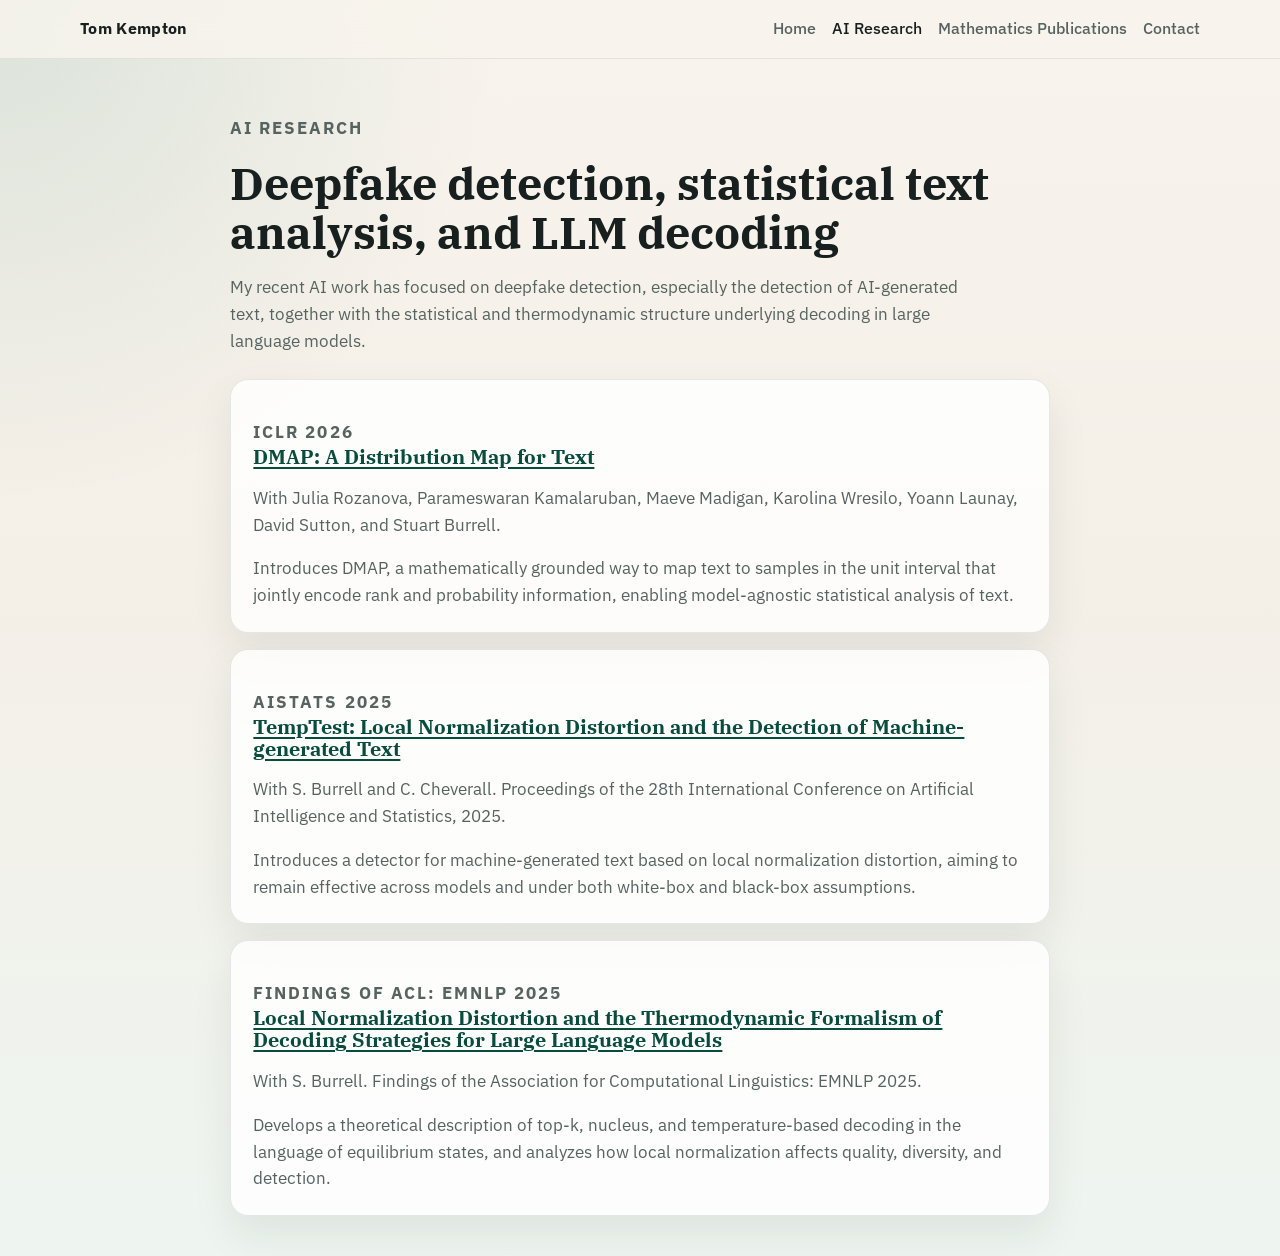
==== ai-research.html @ ec430243 "Update homepage and add AI research page" ====
<!DOCTYPE html>
<html lang="en">
<head>
  <meta charset="utf-8">
  <meta name="viewport" content="width=device-width, initial-scale=1">
  <title>Tom Kempton | AI Research</title>
  <meta name="description" content="AI research papers and projects by Tom Kempton, with a focus on deepfake detection and machine-generated text.">
  <link rel="preconnect" href="https://fonts.googleapis.com">
  <link rel="preconnect" href="https://fonts.gstatic.com" crossorigin>
  <link href="https://fonts.googleapis.com/css2?family=IBM+Plex+Sans:wght@400;500;600;700&family=IBM+Plex+Serif:wght@400;600&display=swap" rel="stylesheet">
  <link rel="stylesheet" href="style.css">
</head>
<body>
  <header class="site-header site-header-compact">
    <div class="container">
      <nav class="site-nav" aria-label="Primary">
        <a class="wordmark" href="index.html">Tom Kempton</a>
        <div class="nav-links">
          <a href="index.html">Home</a>
          <a href="ai-research.html" aria-current="page">AI Research</a>
          <a href="publications.htm">Mathematics Publications</a>
          <a href="index.html#contact">Contact</a>
        </div>
      </nav>
    </div>
  </header>

  <main class="section">
    <div class="container narrow">
      <div class="section-heading">
        <p class="eyebrow">AI Research</p>
        <h1>Deepfake detection, statistical text analysis, and LLM decoding</h1>
        <p>
          My recent AI work has focused on deepfake detection, especially the detection of AI-generated text, together with
          the statistical and thermodynamic structure underlying decoding in large language models.
        </p>
      </div>

      <div class="stack">
        <article class="card publication-item">
          <p class="card-label">ICLR 2026</p>
          <h2><a href="https://openreview.net/forum?id=SPElkPRurl">DMAP: A Distribution Map for Text</a></h2>
          <p>With Julia Rozanova, Parameswaran Kamalaruban, Maeve Madigan, Karolina Wresilo, Yoann Launay, David Sutton, and Stuart Burrell.</p>
          <p>
            Introduces DMAP, a mathematically grounded way to map text to samples in the unit interval that jointly encode
            rank and probability information, enabling model-agnostic statistical analysis of text.
          </p>
        </article>

        <article class="card publication-item">
          <p class="card-label">AISTATS 2025</p>
          <h2><a href="https://proceedings.mlr.press/v258/kempton25a.html">TempTest: Local Normalization Distortion and the Detection of Machine-generated Text</a></h2>
          <p>With S. Burrell and C. Cheverall. Proceedings of the 28th International Conference on Artificial Intelligence and Statistics, 2025.</p>
          <p>
            Introduces a detector for machine-generated text based on local normalization distortion, aiming to remain
            effective across models and under both white-box and black-box assumptions.
          </p>
        </article>

        <article class="card publication-item">
          <p class="card-label">Findings of ACL: EMNLP 2025</p>
          <h2><a href="https://aclanthology.org/2025.findings-emnlp.1210/">Local Normalization Distortion and the Thermodynamic Formalism of Decoding Strategies for Large Language Models</a></h2>
          <p>With S. Burrell. Findings of the Association for Computational Linguistics: EMNLP 2025.</p>
          <p>
            Develops a theoretical description of top-k, nucleus, and temperature-based decoding in the language of
            equilibrium states, and analyzes how local normalization affects quality, diversity, and detection.
          </p>
        </article>
      </div>
    </div>
  </main>
</body>
</html>
---- style.css ----
:root {
  --bg: #f4efe7;
  --bg-alt: #e5efe7;
  --surface: rgba(255, 255, 255, 0.82);
  --surface-strong: #ffffff;
  --text: #17201f;
  --muted: #566360;
  --border: rgba(23, 32, 31, 0.1);
  --accent: #0d6b57;
  --accent-strong: #084c3d;
  --shadow: 0 18px 40px rgba(23, 32, 31, 0.08);
  --radius-lg: 24px;
  --radius-md: 18px;
  --radius-sm: 12px;
  --container: 1120px;
}

* {
  box-sizing: border-box;
}

html {
  scroll-behavior: smooth;
}

body {
  margin: 0;
  font-family: "IBM Plex Sans", sans-serif;
  color: var(--text);
  background:
    radial-gradient(circle at top left, rgba(13, 107, 87, 0.12), transparent 28%),
    linear-gradient(180deg, #f8f4ed 0%, var(--bg) 45%, #eef5f0 100%);
  line-height: 1.6;
}

img {
  display: block;
  max-width: 100%;
  height: auto;
}

a {
  color: var(--accent-strong);
  text-decoration-thickness: 0.08em;
  text-underline-offset: 0.15em;
}

a:hover {
  color: var(--accent);
}

.container {
  width: min(calc(100% - 2rem), var(--container));
  margin: 0 auto;
}

.narrow {
  width: min(calc(100% - 2rem), 820px);
}

.site-header {
  position: sticky;
  top: 0;
  z-index: 10;
  backdrop-filter: blur(14px);
  background: rgba(248, 244, 237, 0.82);
  border-bottom: 1px solid rgba(23, 32, 31, 0.08);
}

.site-header-compact {
  position: static;
}

.site-nav {
  display: flex;
  align-items: center;
  justify-content: space-between;
  gap: 1rem;
  padding: 1rem 0;
}

.wordmark {
  font-weight: 700;
  letter-spacing: 0.02em;
  text-decoration: none;
  color: var(--text);
}

.nav-links {
  display: flex;
  flex-wrap: wrap;
  gap: 1rem;
}

.nav-links a {
  text-decoration: none;
  color: var(--muted);
  font-weight: 500;
}

.nav-links a:hover,
.nav-links a[aria-current="page"] {
  color: var(--text);
}

.hero {
  padding: 4rem 0 2rem;
}

.hero-grid,
.two-column,
.footer-grid {
  display: grid;
  gap: 2rem;
}

.hero-grid {
  grid-template-columns: 1.3fr 0.9fr;
  align-items: center;
}

.hero-copy h1,
.section-heading h1,
.section-heading h2,
.card h2,
.card h3,
.site-footer h2 {
  font-family: "IBM Plex Serif", serif;
  line-height: 1.1;
  margin: 0;
}

.hero-copy h1 {
  font-size: clamp(2.8rem, 5vw, 4.8rem);
  margin-top: 0.4rem;
  max-width: 12ch;
}

.lede,
.section-heading p,
.card p,
.prose p,
.publication-item p {
  color: var(--muted);
  font-size: 1.05rem;
}

.eyebrow,
.card-label,
.event-time {
  text-transform: uppercase;
  letter-spacing: 0.12em;
  font-size: 0.78rem;
  font-weight: 700;
  color: var(--accent);
}

.cta-row {
  display: flex;
  flex-wrap: wrap;
  gap: 0.9rem;
  margin-top: 1.75rem;
}

.button {
  display: inline-flex;
  align-items: center;
  justify-content: center;
  min-height: 2.9rem;
  padding: 0.8rem 1.15rem;
  border-radius: 999px;
  border: 1px solid transparent;
  text-decoration: none;
  font-weight: 600;
}

.button-primary {
  background: var(--accent-strong);
  color: #fff;
}

.button-primary:hover {
  color: #fff;
  background: var(--accent);
}

.button-secondary {
  background: rgba(255, 255, 255, 0.65);
  border-color: var(--border);
  color: var(--text);
}

.hero-media {
  justify-self: end;
  max-width: 420px;
}

.hero-media img {
  border-radius: var(--radius-lg);
  box-shadow: var(--shadow);
  aspect-ratio: 4 / 4;
  object-fit: cover;
}

.caption {
  margin: 0.8rem 0 0;
  color: var(--muted);
  font-size: 0.95rem;
}

.section {
  padding: 2.5rem 0;
}

.section-alt {
  background: linear-gradient(180deg, rgba(229, 239, 231, 0.24), rgba(229, 239, 231, 0.5));
}

.section-heading {
  max-width: 760px;
  margin-bottom: 1.5rem;
}

.section-heading h1,
.section-heading h2 {
  font-size: clamp(2rem, 3.5vw, 3rem);
  margin-top: 0.35rem;
}

.two-column {
  grid-template-columns: 1.4fr 0.8fr;
}

.card-grid {
  display: grid;
  grid-template-columns: repeat(3, minmax(0, 1fr));
  gap: 1.25rem;
}

.compact-grid {
  grid-template-columns: repeat(4, minmax(0, 1fr));
}

.stack {
  display: grid;
  gap: 1rem;
}

.section-link-row {
  margin: 1.5rem 0 0;
}

.card {
  background: var(--surface);
  border: 1px solid var(--border);
  border-radius: var(--radius-md);
  padding: 1.4rem;
  box-shadow: var(--shadow);
}

.placeholder {
  border-style: dashed;
}

.link-card {
  text-decoration: none;
  font-weight: 600;
  color: var(--text);
}

.plain-list {
  list-style: none;
  padding: 0;
  margin: 1rem 0 0;
}

.plain-list li + li {
  margin-top: 0.75rem;
}

.text-link {
  font-weight: 600;
}

.publication-item h2 {
  font-size: 1.25rem;
}

.publication-item p,
.event-item p:last-child {
  margin-bottom: 0;
}

.event-item + .event-item {
  margin-top: 1.5rem;
}

.site-footer {
  padding: 2.5rem 0 4rem;
}

.footer-grid {
  grid-template-columns: repeat(2, minmax(0, 1fr));
  border-top: 1px solid rgba(23, 32, 31, 0.1);
  padding-top: 1.5rem;
}

@media (max-width: 960px) {
  .hero-grid,
  .two-column,
  .footer-grid,
  .card-grid,
  .compact-grid {
    grid-template-columns: 1fr;
  }

  .hero-media {
    justify-self: start;
  }
}

@media (max-width: 640px) {
  .site-nav {
    align-items: flex-start;
    flex-direction: column;
  }

  .hero {
    padding-top: 2.5rem;
  }

  .container,
  .narrow {
    width: min(calc(100% - 1.25rem), var(--container));
  }

  .card,
  .hero-media img {
    border-radius: 16px;
  }
}
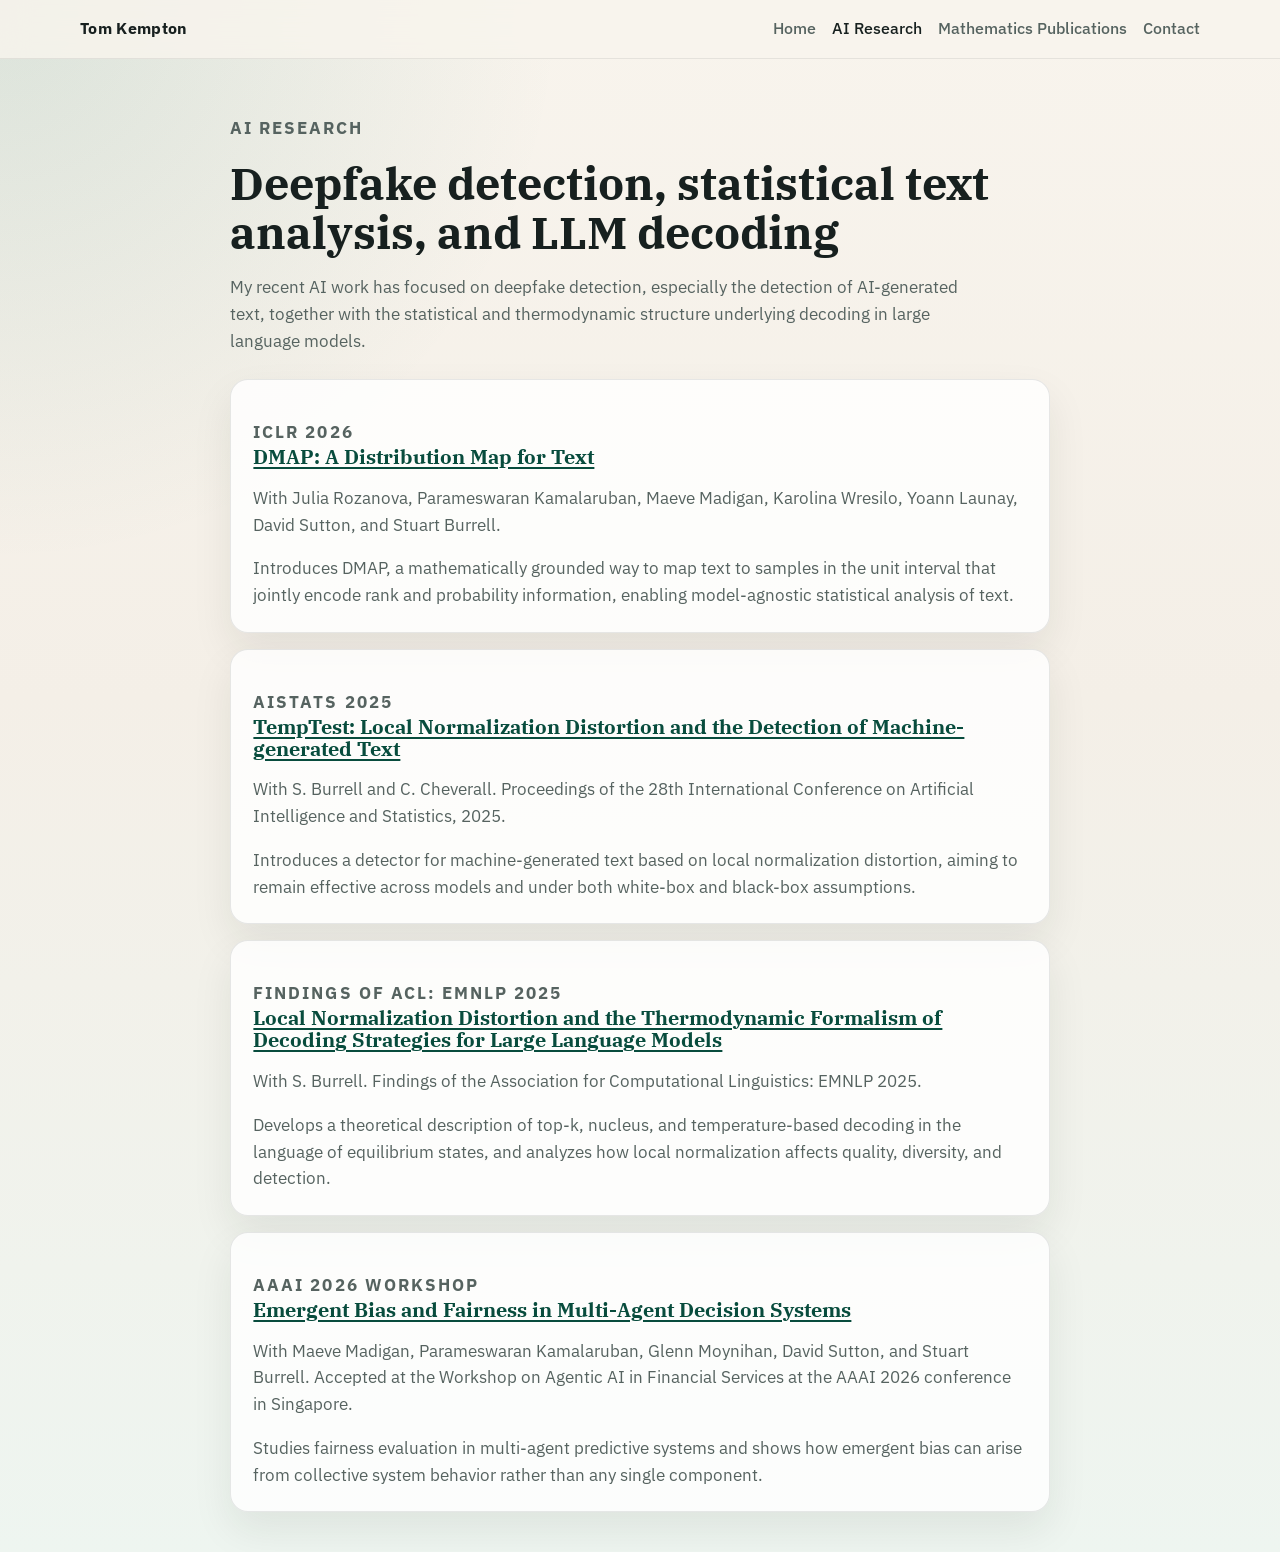
==== commit 00bc44c5: "Refine homepage and AI publication details" ====
--- a/ai-research.html
+++ b/ai-research.html
@@ -66,6 +66,16 @@
             equilibrium states, and analyzes how local normalization affects quality, diversity, and detection.
           </p>
         </article>
+
+        <article class="card publication-item">
+          <p class="card-label">AAAI 2026 Workshop</p>
+          <h2><a href="https://arxiv.org/abs/2512.16433">Emergent Bias and Fairness in Multi-Agent Decision Systems</a></h2>
+          <p>With Maeve Madigan, Parameswaran Kamalaruban, Glenn Moynihan, David Sutton, and Stuart Burrell. Accepted at the Workshop on Agentic AI in Financial Services at the AAAI 2026 conference in Singapore.</p>
+          <p>
+            Studies fairness evaluation in multi-agent predictive systems and shows how emergent bias can arise from
+            collective system behavior rather than any single component.
+          </p>
+        </article>
       </div>
     </div>
   </main>
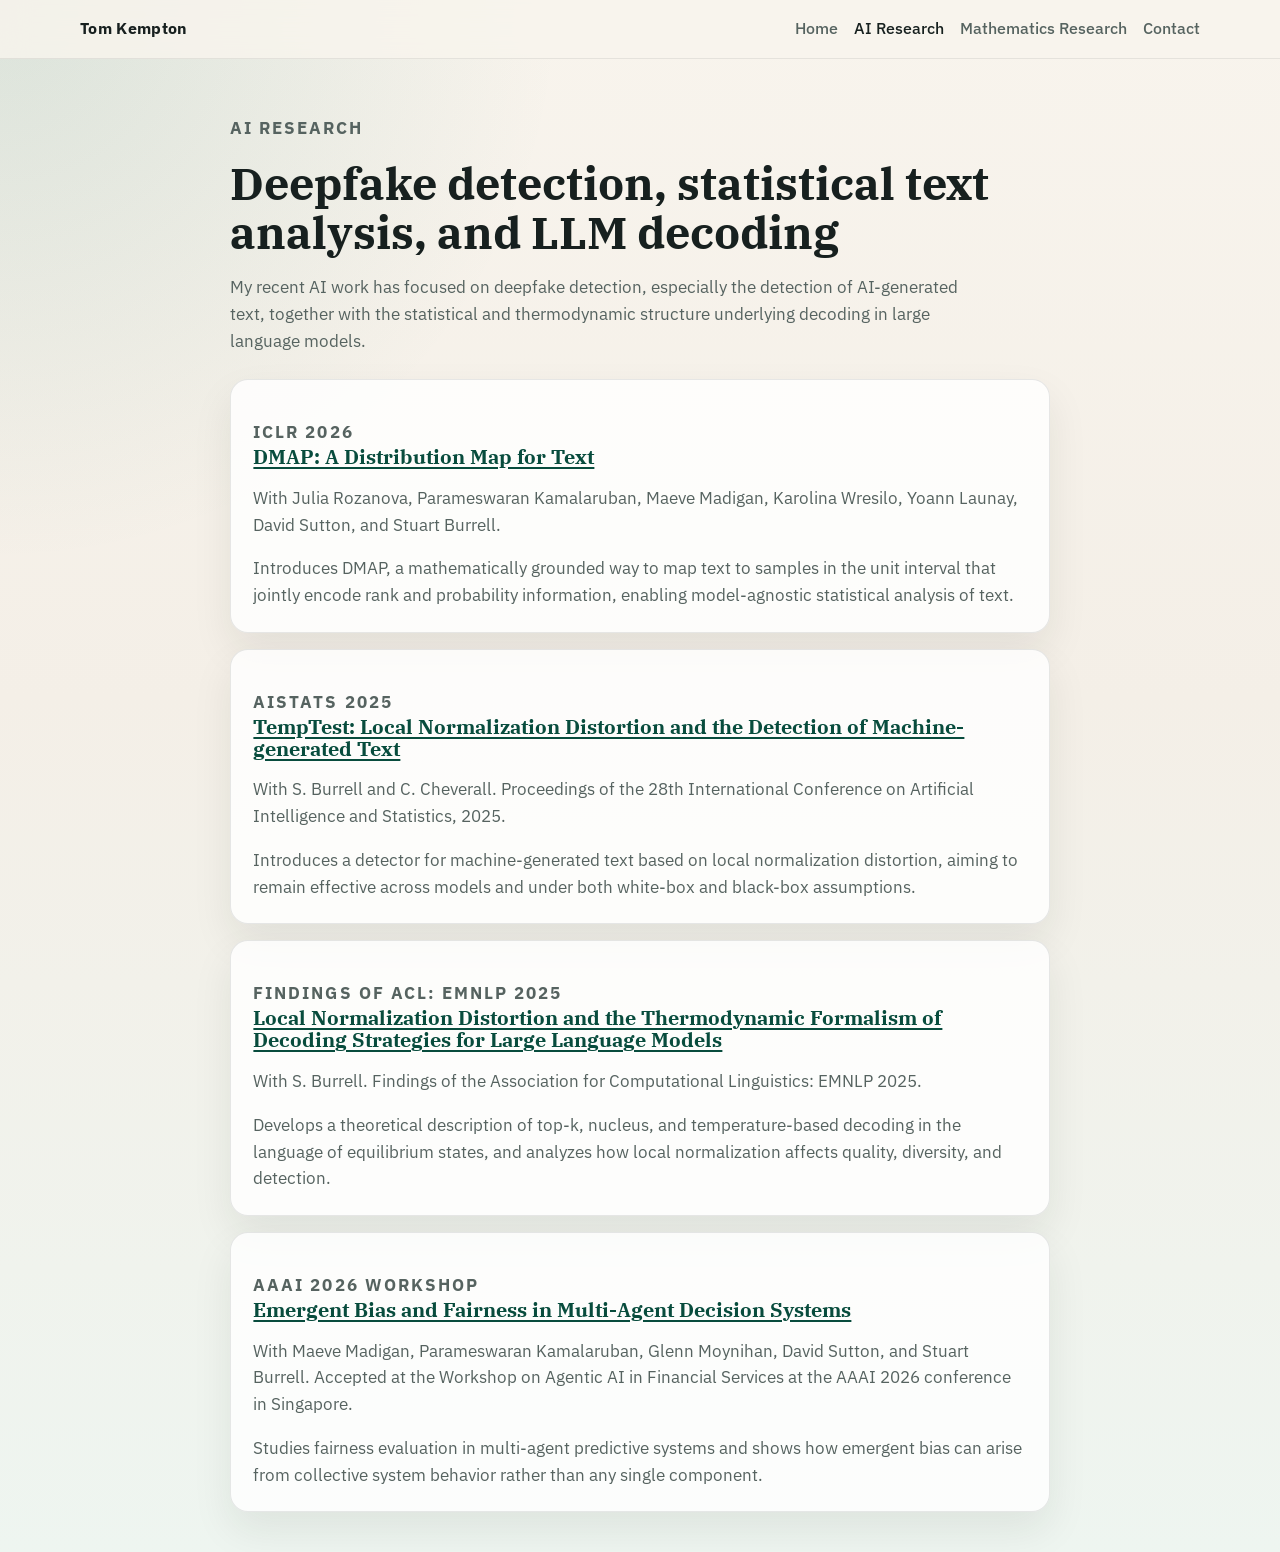
==== commit cdb00ee7: "Align site navigation and section labels" ====
--- a/ai-research.html
+++ b/ai-research.html
@@ -18,7 +18,7 @@
         <div class="nav-links">
           <a href="index.html">Home</a>
           <a href="ai-research.html" aria-current="page">AI Research</a>
-          <a href="publications.htm">Mathematics Publications</a>
+          <a href="publications.htm">Mathematics Research</a>
           <a href="index.html#contact">Contact</a>
         </div>
       </nav>
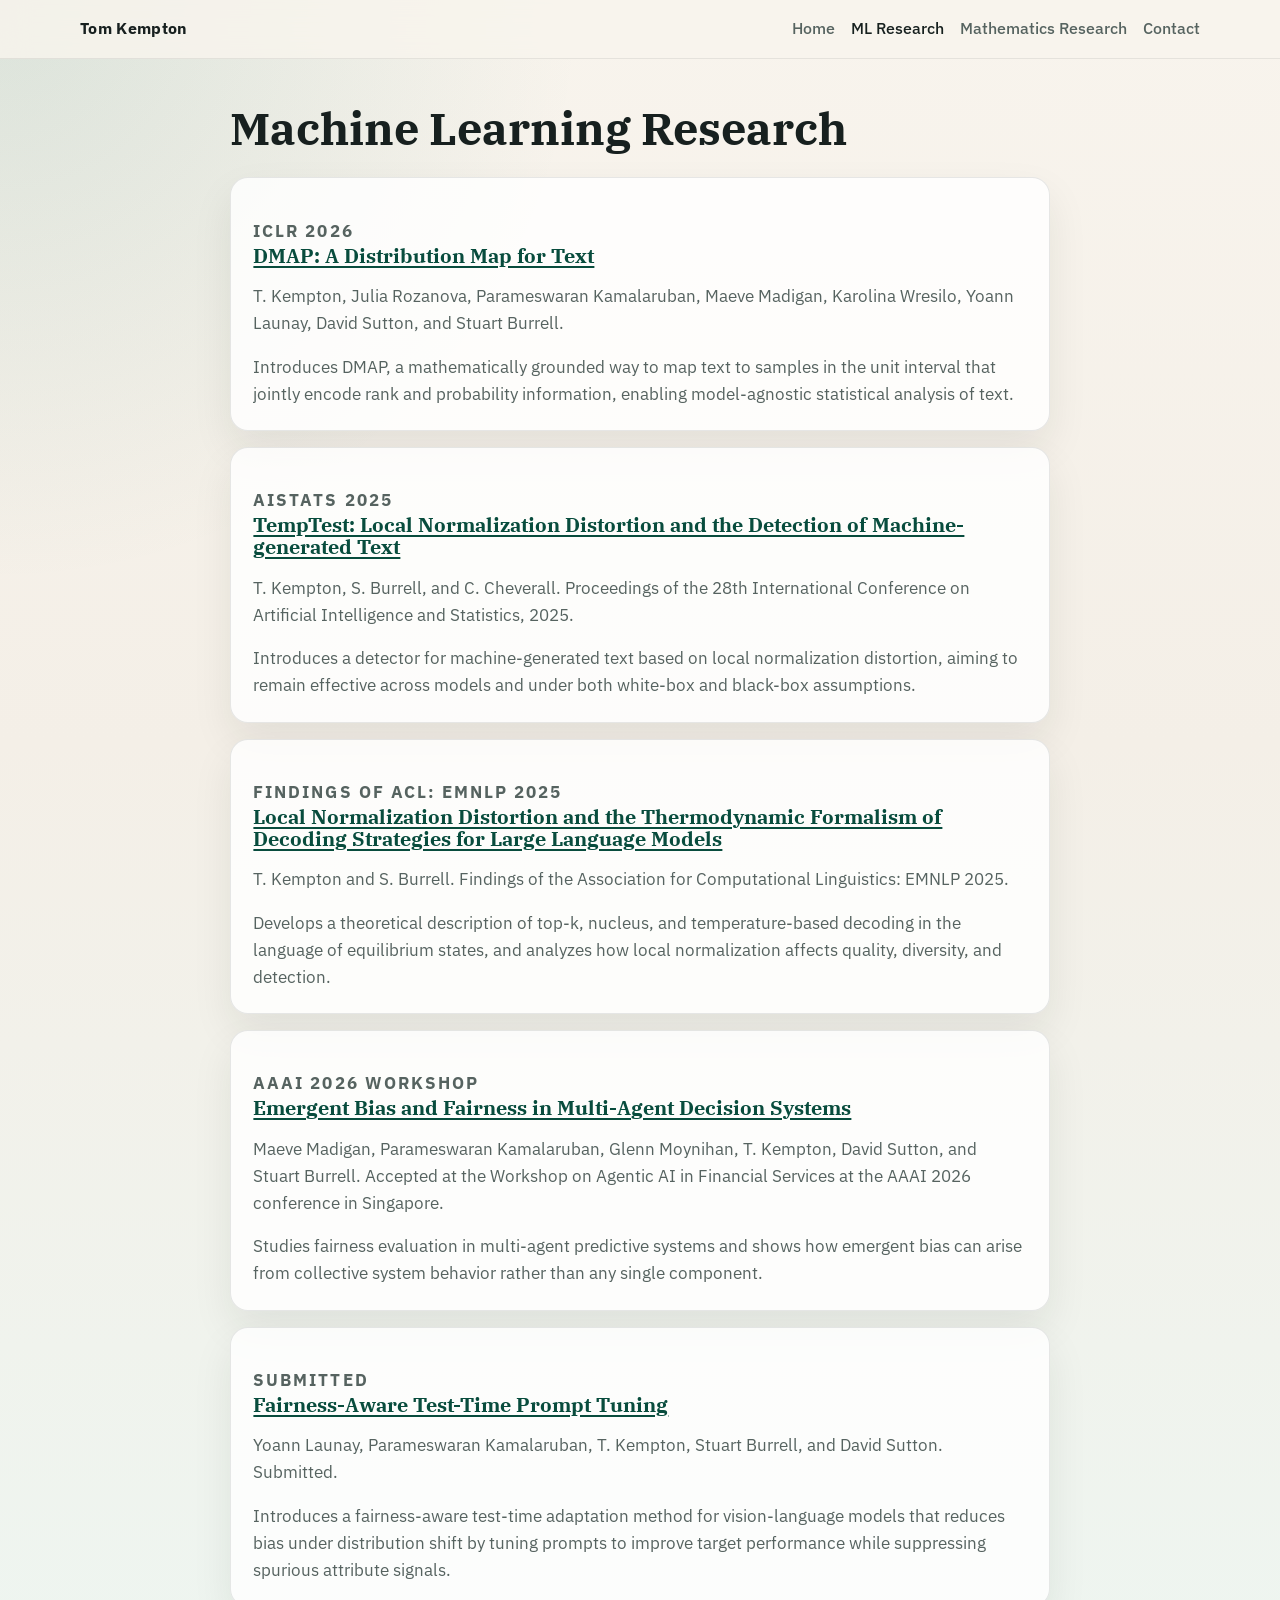
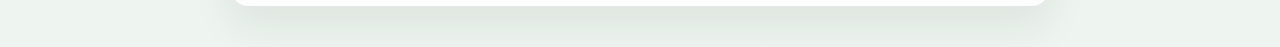
==== commit c26e3d80: "Update research page copy and labels" ====
--- a/ai-research.html
+++ b/ai-research.html
@@ -3,8 +3,8 @@
 <head>
   <meta charset="utf-8">
   <meta name="viewport" content="width=device-width, initial-scale=1">
-  <title>Tom Kempton | AI Research</title>
-  <meta name="description" content="AI research papers and projects by Tom Kempton, with a focus on deepfake detection and machine-generated text.">
+  <title>Tom Kempton | ML Research</title>
+  <meta name="description" content="ML research papers and projects by Tom Kempton, with a focus on deepfake detection and machine-generated text.">
   <link rel="preconnect" href="https://fonts.googleapis.com">
   <link rel="preconnect" href="https://fonts.gstatic.com" crossorigin>
   <link href="https://fonts.googleapis.com/css2?family=IBM+Plex+Sans:wght@400;500;600;700&family=IBM+Plex+Serif:wght@400;600&display=swap" rel="stylesheet">
@@ -17,7 +17,7 @@
         <a class="wordmark" href="index.html">Tom Kempton</a>
         <div class="nav-links">
           <a href="index.html">Home</a>
-          <a href="ai-research.html" aria-current="page">AI Research</a>
+          <a href="ai-research.html" aria-current="page">ML Research</a>
           <a href="publications.htm">Mathematics Research</a>
           <a href="index.html#contact">Contact</a>
         </div>
@@ -28,19 +28,14 @@
   <main class="section">
     <div class="container narrow">
       <div class="section-heading">
-        <p class="eyebrow">AI Research</p>
-        <h1>Deepfake detection, statistical text analysis, and LLM decoding</h1>
-        <p>
-          My recent AI work has focused on deepfake detection, especially the detection of AI-generated text, together with
-          the statistical and thermodynamic structure underlying decoding in large language models.
-        </p>
+        <h1>Machine Learning Research</h1>
       </div>
 
       <div class="stack">
         <article class="card publication-item">
           <p class="card-label">ICLR 2026</p>
           <h2><a href="https://openreview.net/forum?id=SPElkPRurl">DMAP: A Distribution Map for Text</a></h2>
-          <p>With Julia Rozanova, Parameswaran Kamalaruban, Maeve Madigan, Karolina Wresilo, Yoann Launay, David Sutton, and Stuart Burrell.</p>
+          <p>T. Kempton, Julia Rozanova, Parameswaran Kamalaruban, Maeve Madigan, Karolina Wresilo, Yoann Launay, David Sutton, and Stuart Burrell.</p>
           <p>
             Introduces DMAP, a mathematically grounded way to map text to samples in the unit interval that jointly encode
             rank and probability information, enabling model-agnostic statistical analysis of text.
@@ -50,7 +45,7 @@
         <article class="card publication-item">
           <p class="card-label">AISTATS 2025</p>
           <h2><a href="https://proceedings.mlr.press/v258/kempton25a.html">TempTest: Local Normalization Distortion and the Detection of Machine-generated Text</a></h2>
-          <p>With S. Burrell and C. Cheverall. Proceedings of the 28th International Conference on Artificial Intelligence and Statistics, 2025.</p>
+          <p>T. Kempton, S. Burrell, and C. Cheverall. Proceedings of the 28th International Conference on Artificial Intelligence and Statistics, 2025.</p>
           <p>
             Introduces a detector for machine-generated text based on local normalization distortion, aiming to remain
             effective across models and under both white-box and black-box assumptions.
@@ -60,7 +55,7 @@
         <article class="card publication-item">
           <p class="card-label">Findings of ACL: EMNLP 2025</p>
           <h2><a href="https://aclanthology.org/2025.findings-emnlp.1210/">Local Normalization Distortion and the Thermodynamic Formalism of Decoding Strategies for Large Language Models</a></h2>
-          <p>With S. Burrell. Findings of the Association for Computational Linguistics: EMNLP 2025.</p>
+          <p>T. Kempton and S. Burrell. Findings of the Association for Computational Linguistics: EMNLP 2025.</p>
           <p>
             Develops a theoretical description of top-k, nucleus, and temperature-based decoding in the language of
             equilibrium states, and analyzes how local normalization affects quality, diversity, and detection.
@@ -70,10 +65,20 @@
         <article class="card publication-item">
           <p class="card-label">AAAI 2026 Workshop</p>
           <h2><a href="https://arxiv.org/abs/2512.16433">Emergent Bias and Fairness in Multi-Agent Decision Systems</a></h2>
-          <p>With Maeve Madigan, Parameswaran Kamalaruban, Glenn Moynihan, David Sutton, and Stuart Burrell. Accepted at the Workshop on Agentic AI in Financial Services at the AAAI 2026 conference in Singapore.</p>
+          <p>Maeve Madigan, Parameswaran Kamalaruban, Glenn Moynihan, T. Kempton, David Sutton, and Stuart Burrell. Accepted at the Workshop on Agentic AI in Financial Services at the AAAI 2026 conference in Singapore.</p>
           <p>
             Studies fairness evaluation in multi-agent predictive systems and shows how emergent bias can arise from
             collective system behavior rather than any single component.
+          </p>
+        </article>
+
+        <article class="card publication-item">
+          <p class="card-label">Submitted</p>
+          <h2><a href="https://openreview.net/forum?id=PSx10YdkYB">Fairness-Aware Test-Time Prompt Tuning</a></h2>
+          <p>Yoann Launay, Parameswaran Kamalaruban, T. Kempton, Stuart Burrell, and David Sutton. Submitted.</p>
+          <p>
+            Introduces a fairness-aware test-time adaptation method for vision-language models that reduces bias under
+            distribution shift by tuning prompts to improve target performance while suppressing spurious attribute signals.
           </p>
         </article>
       </div>
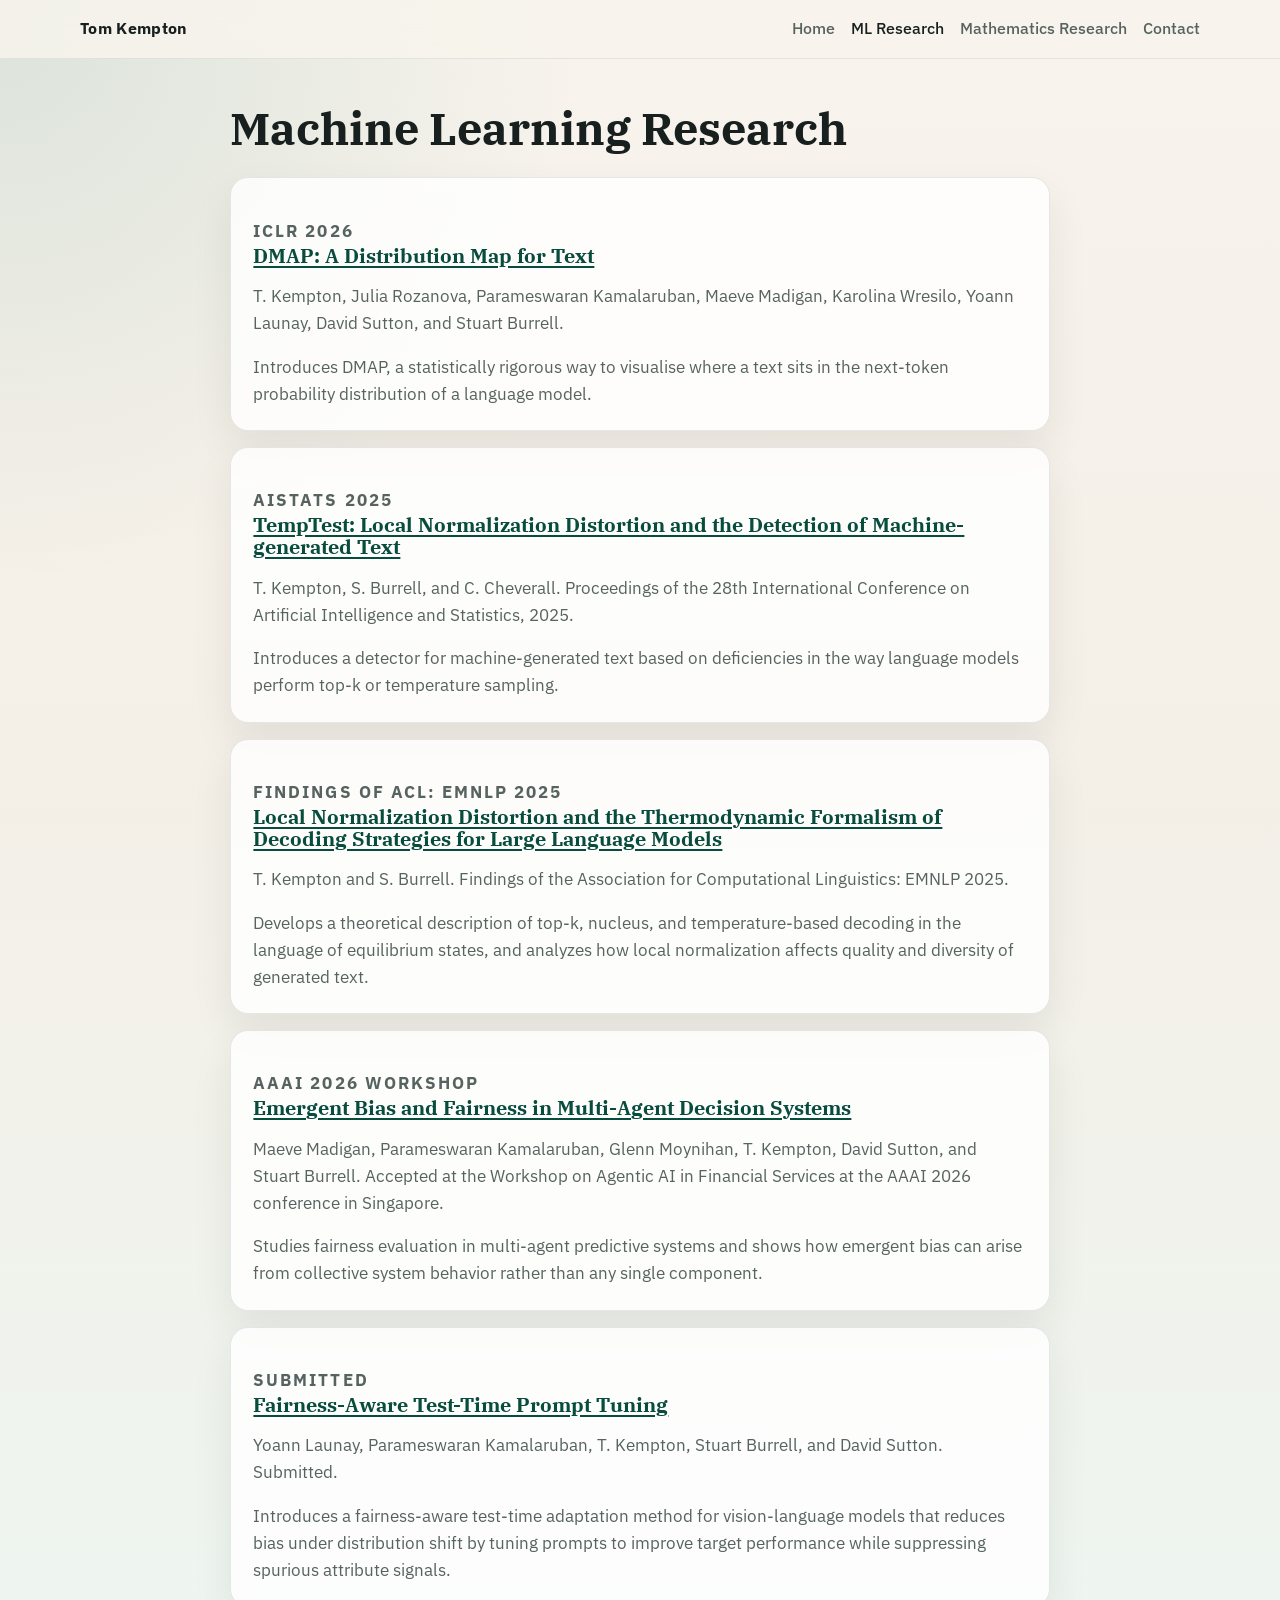
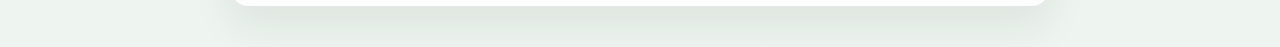
==== commit 723a3b1c: "Update ML research publications" ====
--- a/ai-research.html
+++ b/ai-research.html
@@ -37,8 +37,7 @@
           <h2><a href="https://openreview.net/forum?id=SPElkPRurl">DMAP: A Distribution Map for Text</a></h2>
           <p>T. Kempton, Julia Rozanova, Parameswaran Kamalaruban, Maeve Madigan, Karolina Wresilo, Yoann Launay, David Sutton, and Stuart Burrell.</p>
           <p>
-            Introduces DMAP, a mathematically grounded way to map text to samples in the unit interval that jointly encode
-            rank and probability information, enabling model-agnostic statistical analysis of text.
+            Introduces DMAP, a statistically rigorous way to visualise where a text sits in the next-token probability distribution of a language model.
           </p>
         </article>
 
@@ -47,8 +46,7 @@
           <h2><a href="https://proceedings.mlr.press/v258/kempton25a.html">TempTest: Local Normalization Distortion and the Detection of Machine-generated Text</a></h2>
           <p>T. Kempton, S. Burrell, and C. Cheverall. Proceedings of the 28th International Conference on Artificial Intelligence and Statistics, 2025.</p>
           <p>
-            Introduces a detector for machine-generated text based on local normalization distortion, aiming to remain
-            effective across models and under both white-box and black-box assumptions.
+            Introduces a detector for machine-generated text based on deficiencies in the way language models perform top-k or temperature sampling. 
           </p>
         </article>
 
@@ -58,7 +56,7 @@
           <p>T. Kempton and S. Burrell. Findings of the Association for Computational Linguistics: EMNLP 2025.</p>
           <p>
             Develops a theoretical description of top-k, nucleus, and temperature-based decoding in the language of
-            equilibrium states, and analyzes how local normalization affects quality, diversity, and detection.
+            equilibrium states, and analyzes how local normalization affects quality and diversity of generated text.
           </p>
         </article>
 
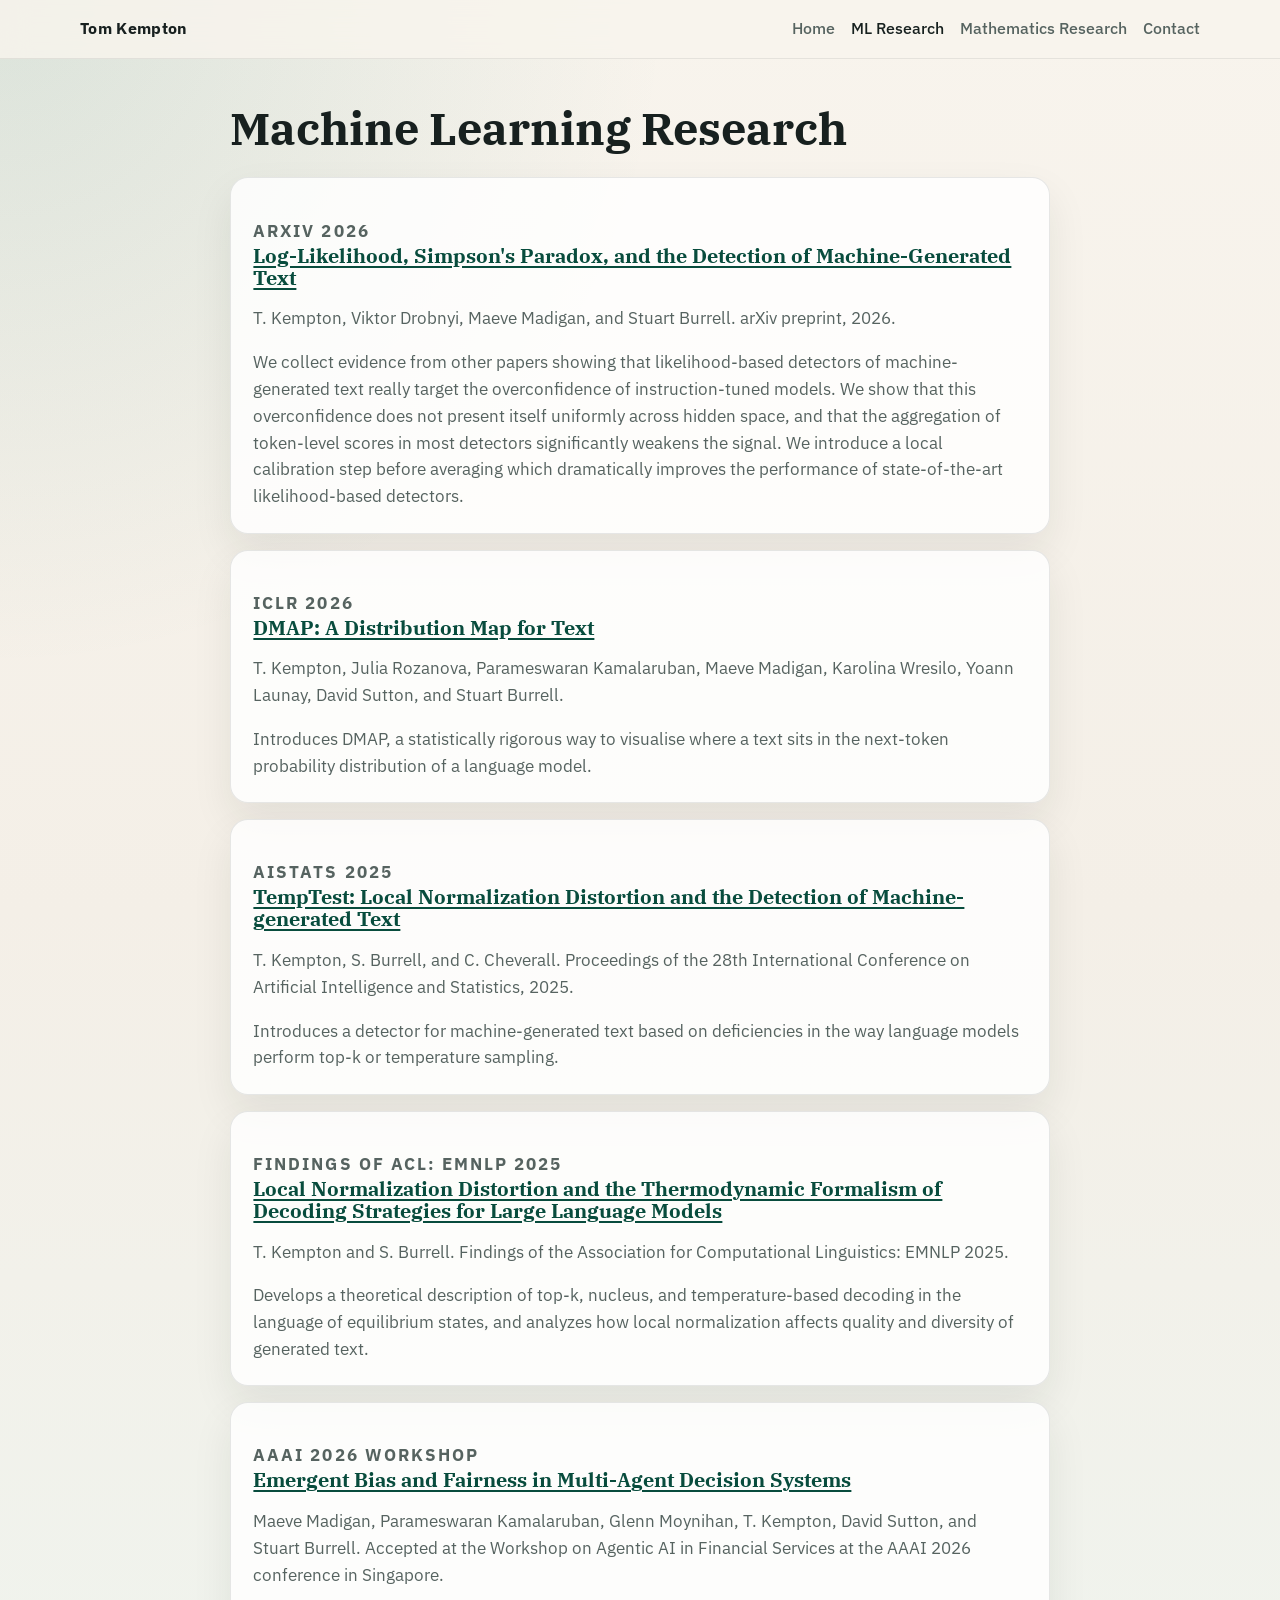
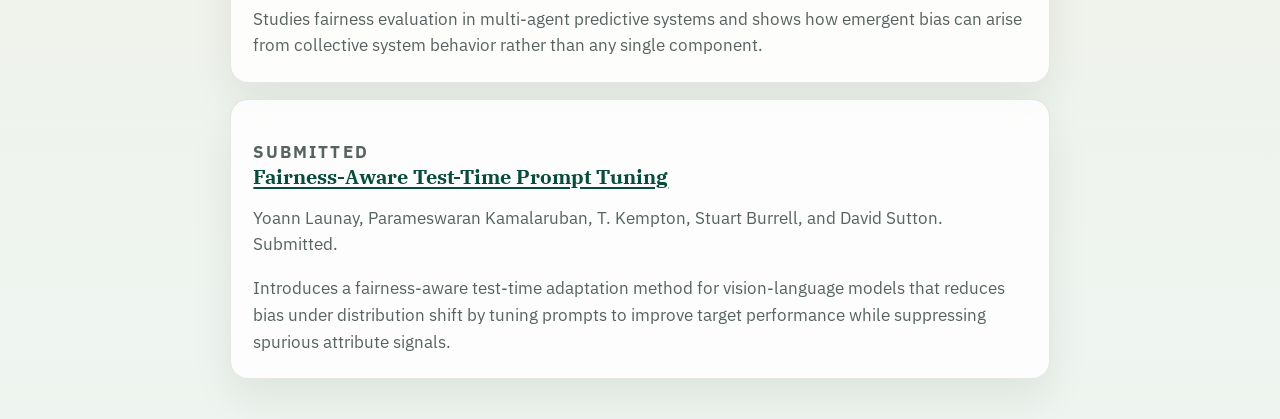
==== commit 9affc386: "Add latest machine text detection paper" ====
--- a/ai-research.html
+++ b/ai-research.html
@@ -32,6 +32,19 @@
       </div>
 
       <div class="stack">
+        <article class="card publication-item">
+          <p class="card-label">arXiv 2026</p>
+          <h2><a href="https://arxiv.org/abs/2605.06294">Log-Likelihood, Simpson's Paradox, and the Detection of Machine-Generated Text</a></h2>
+          <p>T. Kempton, Viktor Drobnyi, Maeve Madigan, and Stuart Burrell. arXiv preprint, 2026.</p>
+          <p>
+            We collect evidence from other papers showing that likelihood-based detectors of 
+            machine-generated text really target the overconfidence of instruction-tuned models. We show that this
+            overconfidence does not present itself uniformly across hidden space, and that the aggregation of token-level scores in most
+            detectors significantly weakens the signal. We introduce a local calibration step before averaging which dramatically improves 
+            the performance of state-of-the-art likelihood-based detectors.
+          </p>
+        </article>
+
         <article class="card publication-item">
           <p class="card-label">ICLR 2026</p>
           <h2><a href="https://openreview.net/forum?id=SPElkPRurl">DMAP: A Distribution Map for Text</a></h2>
--- a/style.css
+++ b/style.css
@@ -241,6 +241,10 @@
   grid-template-columns: repeat(4, minmax(0, 1fr));
 }
 
+.featured-grid {
+  grid-template-columns: repeat(2, minmax(0, 1fr));
+}
+
 .stack {
   display: grid;
   gap: 1rem;
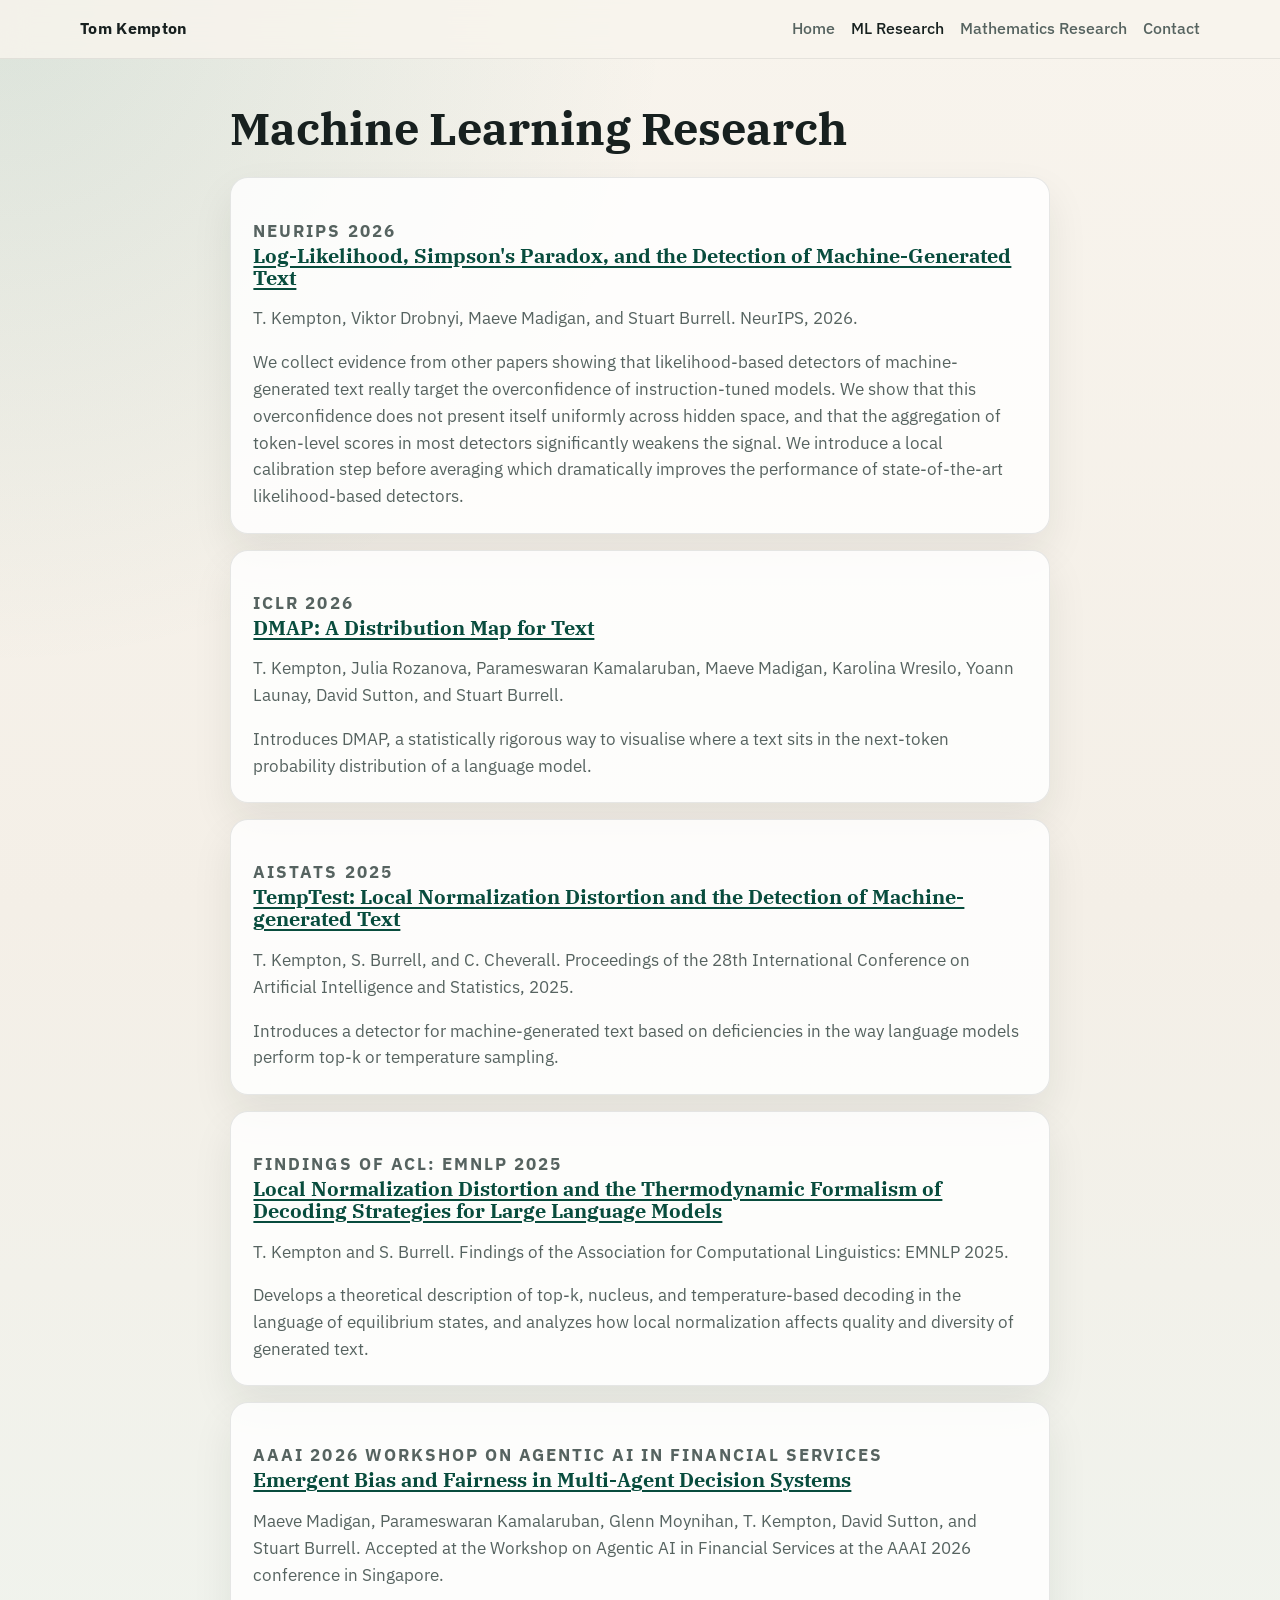
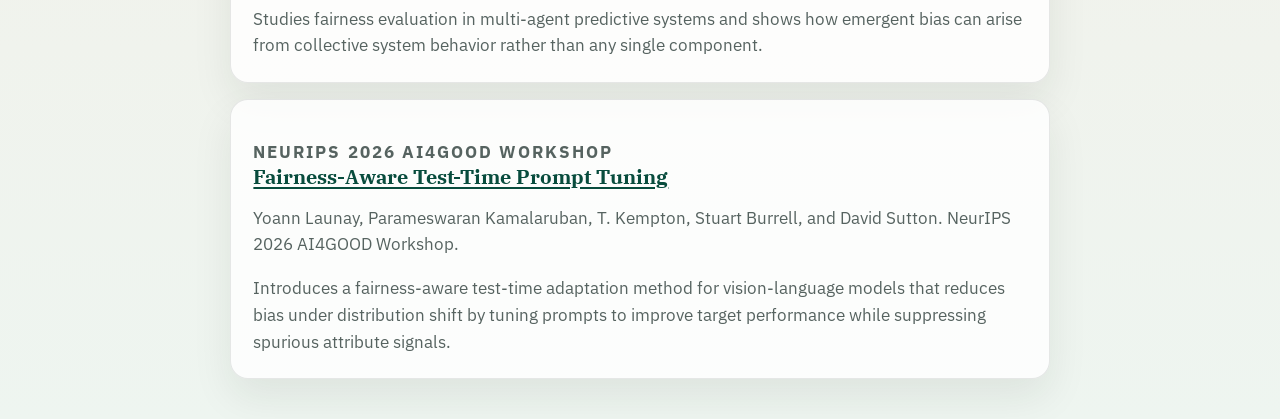
==== commit 8cb0bb5d: "Update ML research publication venues" ====
--- a/ai-research.html
+++ b/ai-research.html
@@ -33,9 +33,9 @@
 
       <div class="stack">
         <article class="card publication-item">
-          <p class="card-label">arXiv 2026</p>
+          <p class="card-label">NeurIPS 2026</p>
           <h2><a href="https://arxiv.org/abs/2605.06294">Log-Likelihood, Simpson's Paradox, and the Detection of Machine-Generated Text</a></h2>
-          <p>T. Kempton, Viktor Drobnyi, Maeve Madigan, and Stuart Burrell. arXiv preprint, 2026.</p>
+          <p>T. Kempton, Viktor Drobnyi, Maeve Madigan, and Stuart Burrell. NeurIPS, 2026.</p>
           <p>
             We collect evidence from other papers showing that likelihood-based detectors of 
             machine-generated text really target the overconfidence of instruction-tuned models. We show that this
@@ -74,7 +74,7 @@
         </article>
 
         <article class="card publication-item">
-          <p class="card-label">AAAI 2026 Workshop</p>
+          <p class="card-label">AAAI 2026 Workshop on Agentic AI in Financial Services</p>
           <h2><a href="https://arxiv.org/abs/2512.16433">Emergent Bias and Fairness in Multi-Agent Decision Systems</a></h2>
           <p>Maeve Madigan, Parameswaran Kamalaruban, Glenn Moynihan, T. Kempton, David Sutton, and Stuart Burrell. Accepted at the Workshop on Agentic AI in Financial Services at the AAAI 2026 conference in Singapore.</p>
           <p>
@@ -84,9 +84,9 @@
         </article>
 
         <article class="card publication-item">
-          <p class="card-label">Submitted</p>
+          <p class="card-label">NeurIPS 2026 AI4GOOD Workshop</p>
           <h2><a href="https://openreview.net/forum?id=PSx10YdkYB">Fairness-Aware Test-Time Prompt Tuning</a></h2>
-          <p>Yoann Launay, Parameswaran Kamalaruban, T. Kempton, Stuart Burrell, and David Sutton. Submitted.</p>
+          <p>Yoann Launay, Parameswaran Kamalaruban, T. Kempton, Stuart Burrell, and David Sutton. NeurIPS 2026 AI4GOOD Workshop.</p>
           <p>
             Introduces a fairness-aware test-time adaptation method for vision-language models that reduces bias under
             distribution shift by tuning prompts to improve target performance while suppressing spurious attribute signals.
